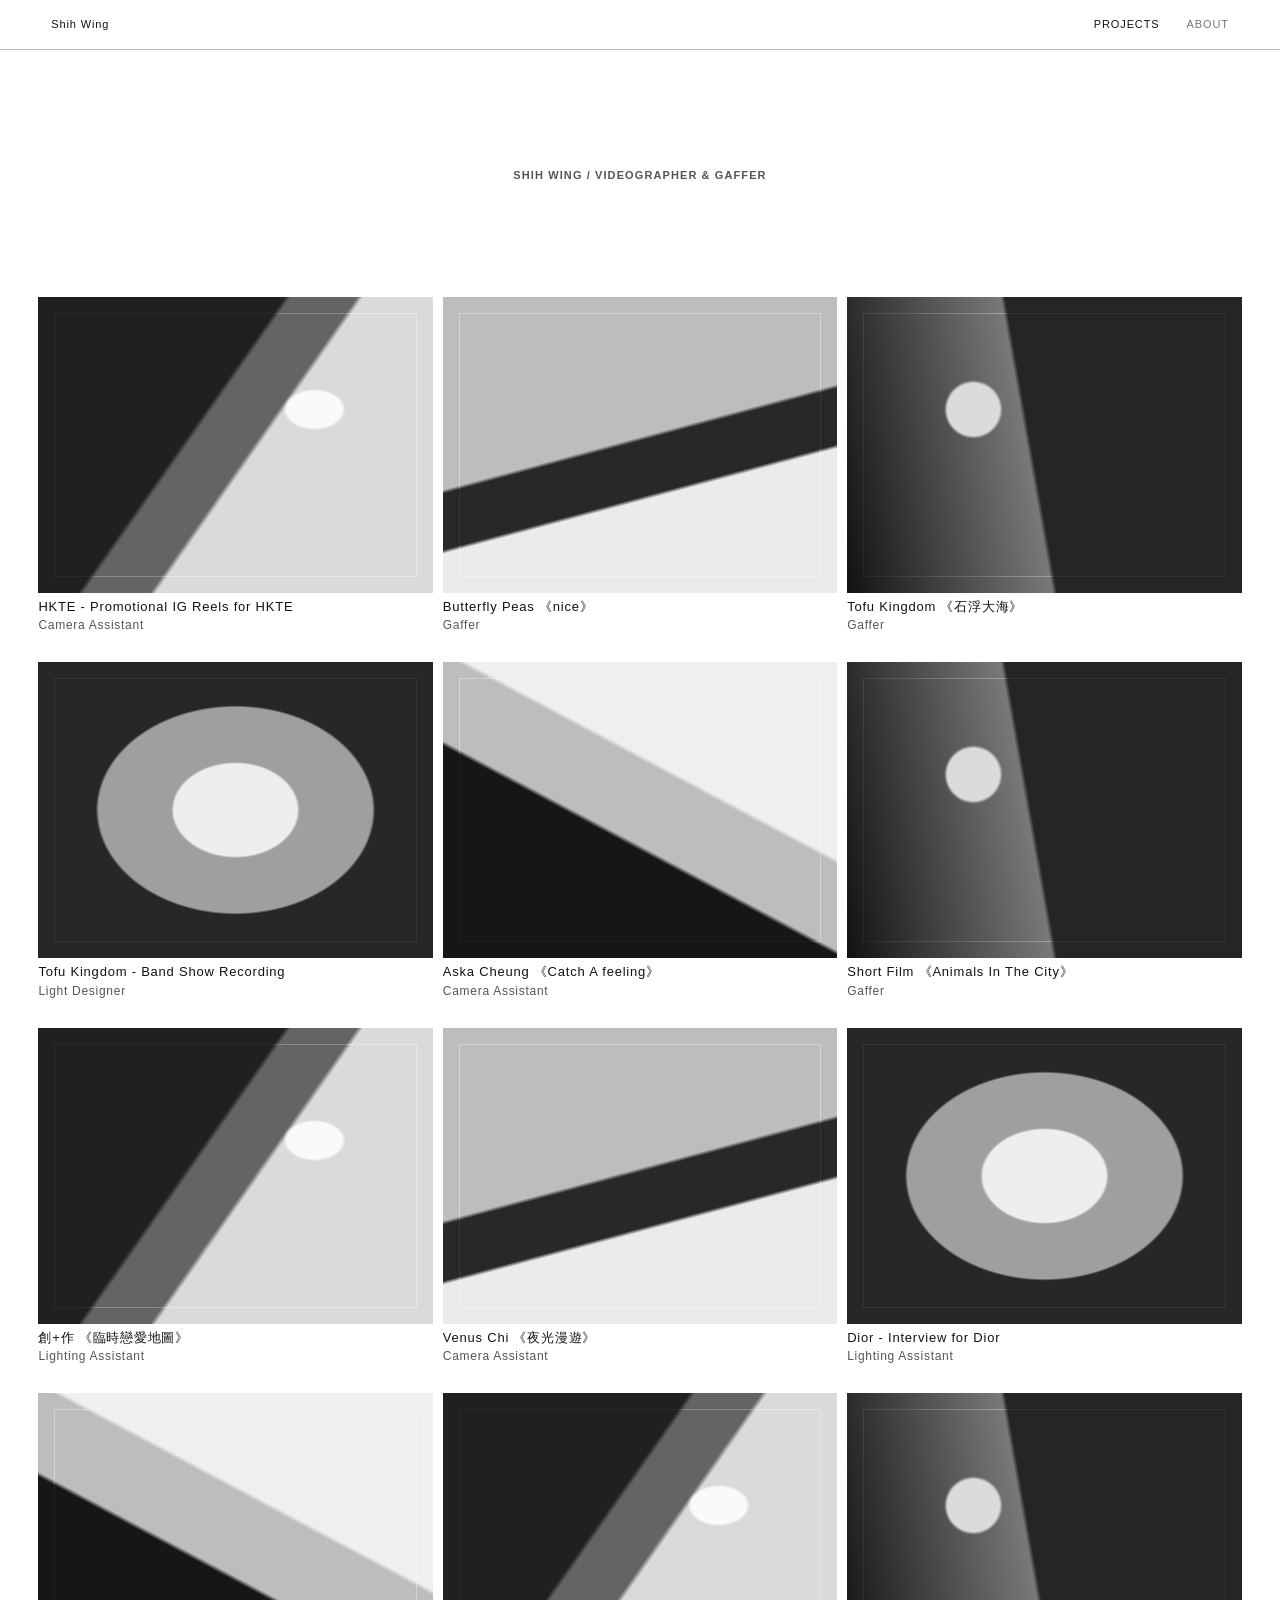
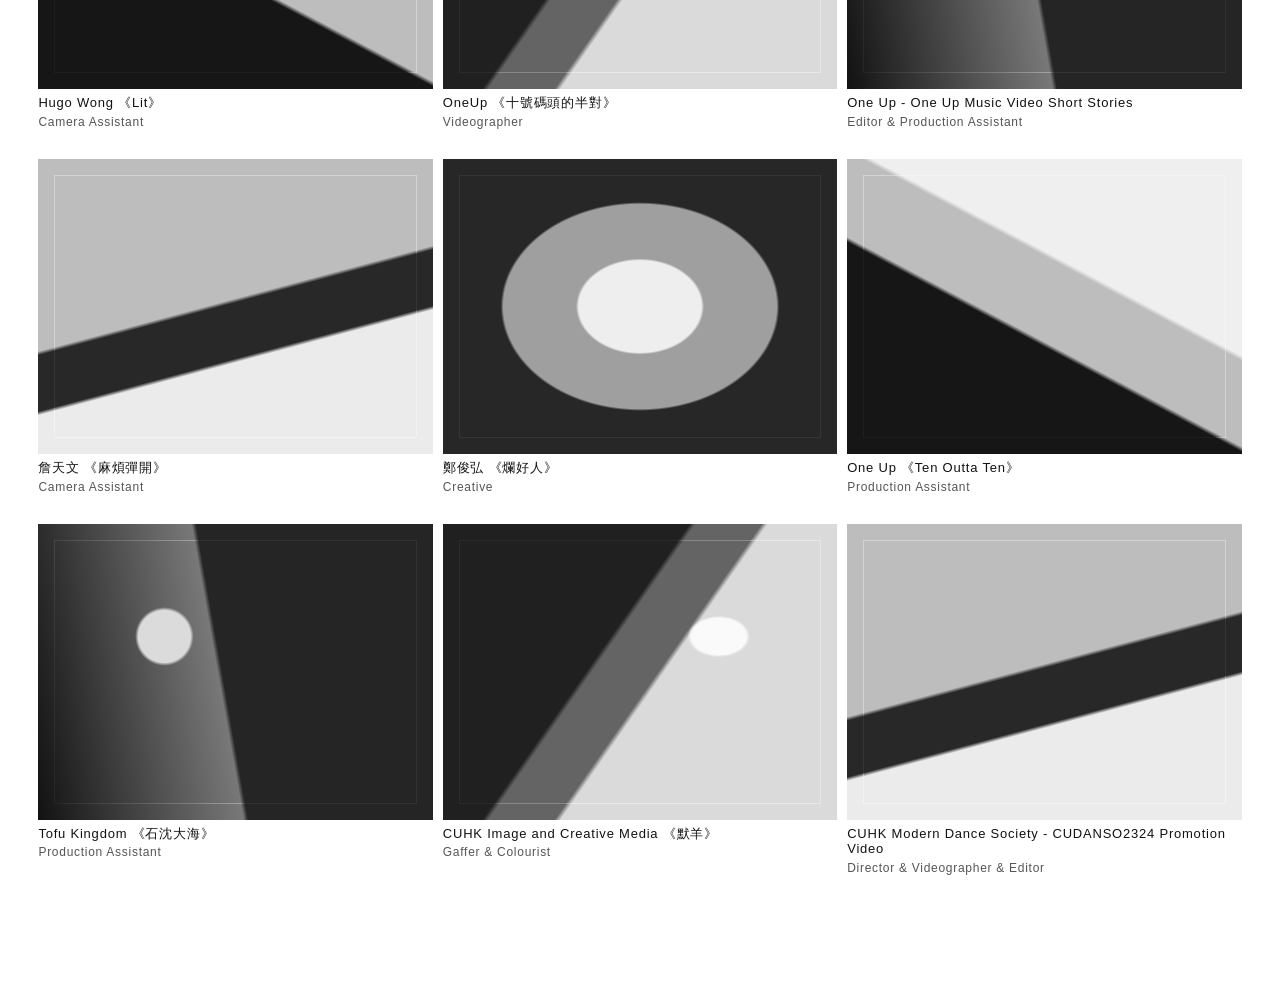
==== index.html @ 4bdc9c49 "Add files via upload" ====
<!doctype html>
<html lang="en">
<head>
  <meta charset="UTF-8">
  <meta name="viewport" content="width=device-width, initial-scale=1.0">
  <meta name="description" content="Selected work by Shih Wing, Videographer and Gaffer.">
  <title>Shih Wing — Videographer / Gaffer</title>
  <link rel="stylesheet" href="styles.css">
  <script src="script.js" defer></script>
</head>
<body>
  <header class="site-header">
    <a class="wordmark" href="index.html">Shih Wing</a>
    <nav aria-label="Main navigation">
      <a class="active" href="index.html">Projects</a>
      <a href="about.html">About</a>
    </nav>
  </header>

  <main>
    <section class="intro" aria-labelledby="page-title">
      <p class="eyebrow">Shih Wing / Videographer &amp; Gaffer</p>
    </section>

    <section class="project-grid" aria-label="Previous projects">
      <a class="project-card" href="project.html?project=hkte-reels"><span class="project-art art-afterlight" role="img" aria-label="Placeholder image for Promotional IG Reels for HKTE"></span><span class="project-meta"><strong>Promotional IG Reels for HKTE</strong><small class="project-group">HKTE</small><small class="project-role">Camera Assistant</small></span></a>
      <a class="project-card" href="project.html?project=nice"><span class="project-art art-still-water" role="img" aria-label="Placeholder image for nice"></span><span class="project-meta"><strong>《nice》</strong><small class="project-group">Butterfly Peas</small><small class="project-role">Gaffer</small></span></a>
      <a class="project-card" href="project.html?project=shi-fu-da-hai"><span class="project-art art-night-shift" role="img" aria-label="Placeholder image for 石浮大海"></span><span class="project-meta"><strong>《石浮大海》</strong><small class="project-group">Tofu Kingdom</small><small class="project-role">Gaffer</small></span></a>
      <a class="project-card" href="project.html?project=band-show-recording"><span class="project-art art-soft-focus" role="img" aria-label="Placeholder image for Band Show Recording"></span><span class="project-meta"><strong>Band Show Recording</strong><small class="project-group">Tofu Kingdom</small><small class="project-role">Light Designer</small></span></a>
      <a class="project-card" href="project.html?project=catch-a-feeling"><span class="project-art art-second-take" role="img" aria-label="Placeholder image for Catch A feeling"></span><span class="project-meta"><strong>《Catch A feeling》</strong><small class="project-group">Aska Cheung</small><small class="project-role">Camera Assistant</small></span></a>
      <a class="project-card" href="project.html?project=animals-in-the-city"><span class="project-art art-night-shift" role="img" aria-label="Placeholder image for Animals In The City"></span><span class="project-meta"><strong>《Animals In The City》</strong><small class="project-group">Short Film</small><small class="project-role">Gaffer</small></span></a>
      <a class="project-card" href="project.html?project=temporary-love-map"><span class="project-art art-afterlight" role="img" aria-label="Placeholder image for 臨時戀愛地圖"></span><span class="project-meta"><strong>《臨時戀愛地圖》</strong><small class="project-group">創+作</small><small class="project-role">Lighting Assistant</small></span></a>
      <a class="project-card" href="project.html?project=night-glow"><span class="project-art art-still-water" role="img" aria-label="Placeholder image for 夜光漫遊"></span><span class="project-meta"><strong>《夜光漫遊》</strong><small class="project-group">Venus Chi</small><small class="project-role">Camera Assistant</small></span></a>
      <a class="project-card" href="project.html?project=dior-interview"><span class="project-art art-soft-focus" role="img" aria-label="Placeholder image for Interview for Dior"></span><span class="project-meta"><strong>Interview for Dior</strong><small class="project-group">Dior</small><small class="project-role">Lighting Assistant</small></span></a>
      <a class="project-card" href="project.html?project=lit"><span class="project-art art-second-take" role="img" aria-label="Placeholder image for Lit"></span><span class="project-meta"><strong>《Lit》</strong><small class="project-group">Hugo Wong</small><small class="project-role">Camera Assistant</small></span></a>
      <a class="project-card" href="project.html?project=ten-number-pier"><span class="project-art art-afterlight" role="img" aria-label="Placeholder image for 十號碼頭的半對"></span><span class="project-meta"><strong>《十號碼頭的半對》</strong><small class="project-group">OneUp</small><small class="project-role">Videographer</small></span></a>
      <a class="project-card" href="project.html?project=one-up-short-stories"><span class="project-art art-night-shift" role="img" aria-label="Placeholder image for One Up Music Video Short Stories"></span><span class="project-meta"><strong>One Up Music Video Short Stories</strong><small class="project-group">One Up</small><small class="project-role">Editor &amp; Production Assistant</small></span></a>
      <a class="project-card" href="project.html?project=trouble-away"><span class="project-art art-still-water" role="img" aria-label="Placeholder image for 麻煩彈開"></span><span class="project-meta"><strong>《麻煩彈開》</strong><small class="project-group">詹天文</small><small class="project-role">Camera Assistant</small></span></a>
      <a class="project-card" href="project.html?project=bad-good-person"><span class="project-art art-soft-focus" role="img" aria-label="Placeholder image for 爛好人"></span><span class="project-meta"><strong>《爛好人》</strong><small class="project-group">鄭俊弘</small><small class="project-role">Creative</small></span></a>
      <a class="project-card" href="project.html?project=ten-outta-ten"><span class="project-art art-second-take" role="img" aria-label="Placeholder image for Ten Outta Ten"></span><span class="project-meta"><strong>《Ten Outta Ten》</strong><small class="project-group">One Up</small><small class="project-role">Production Assistant</small></span></a>
      <a class="project-card" href="project.html?project=stone-sinks-sea"><span class="project-art art-night-shift" role="img" aria-label="Placeholder image for 石沈大海"></span><span class="project-meta"><strong>《石沈大海》</strong><small class="project-group">Tofu Kingdom</small><small class="project-role">Production Assistant</small></span></a>
      <a class="project-card" href="project.html?project=mo-yang"><span class="project-art art-afterlight" role="img" aria-label="Placeholder image for 默羊"></span><span class="project-meta"><strong>《默羊》</strong><small class="project-group">CUHK Image and Creative Media</small><small class="project-role">Gaffer &amp; Colourist</small></span></a>
      <a class="project-card" href="project.html?project=cudanso-promotion"><span class="project-art art-still-water" role="img" aria-label="Placeholder image for CUDANSO2324 Promotion Video"></span><span class="project-meta"><strong>CUDANSO2324 Promotion Video</strong><small class="project-group">CUHK Modern Dance Society</small><small class="project-role">Director &amp; Videographer &amp; Editor</small></span></a>
    </section>
  </main>

  <footer class="site-footer">
    <span>Available for selected projects</span>
    <span>Hong Kong / Worldwide</span>
  </footer>
</body>
</html>
---- styles.css ----
:root {
  color-scheme: light dark;
  --background: #fff;
  --foreground: #121212;
  --muted: #555;
  --line: rgba(18, 18, 18, .28);
  --surface: #eee;
  --dark-background: #121212;
  --dark-foreground: #fff;
  --dark-muted: #fff;
  --dark-line: rgba(255, 255, 255, .38);
  --dark-surface: #242424;
  --font: 'Helvetica Neue', Helvetica, Arial, sans-serif;
}

* { box-sizing: border-box; }
html { scroll-behavior: smooth; }
body { margin: 0; background: var(--background); color: var(--foreground); font-family: var(--font); line-height: 1.5; }
a { color: inherit; text-decoration: none; }
a:focus-visible { outline: 2px solid currentColor; outline-offset: 5px; }
.site-header, .site-footer { display: flex; align-items: center; justify-content: space-between; padding: 16px 4vw; border-bottom: .5px solid var(--line); }
.site-header { position: sticky; top: 0; z-index: 10; background: color-mix(in srgb, var(--background) 92%, transparent); backdrop-filter: blur(12px); }
.site-footer { display: none; }
.site-footer a { color: var(--foreground); }
.wordmark { font-size: 11px; font-weight: 400; letter-spacing: .08em; }
.dot { color: var(--muted); }
nav { display: flex; gap: 27px; font-size: 11px; font-weight: 500; letter-spacing: .08em; text-transform: uppercase; }
nav a { color: #777; font-weight: 400; transition: color .2s ease; }
nav a:hover, nav .active { color: var(--foreground); }
nav .active { font-weight: 500; }
main { width: min(1500px, 94vw); margin: 0 auto; }
.intro { padding: 13vh 0 10vh; max-width: none; }
.eyebrow { margin: 0 0 24px; color: var(--muted); font-size: 11px; font-weight: 600; letter-spacing: .1em; text-transform: uppercase; }
h1 { margin: 0; font-size: clamp(44px, 7vw, 104px); line-height: .94; letter-spacing: -.055em; font-weight: 400; }
h1 em { font-style: normal; font-weight: 300; letter-spacing: -.055em; }
.intro-copy { max-width: 300px; margin: 40px 0 0; color: var(--muted); font-size: 14px; }
.intro .eyebrow { text-align: center; }
.project-grid { display: grid; grid-template-columns: repeat(3, minmax(0, 1fr)); gap: 28px 10px; align-items: start; padding-bottom: 12vh; }
.project-card { display: block; }
.project-art { display: block; position: relative; overflow: hidden; background: var(--surface); aspect-ratio: 4 / 3; filter: grayscale(1); transition: transform .5s cubic-bezier(.2,.7,.2,1), filter .5s ease; }
.project-art::after { content: ''; position: absolute; inset: 16px; border: 1px solid rgba(255,255,255,.35); mix-blend-mode: overlay; }
.project-card:hover .project-art { transform: scale(.985); filter: grayscale(0); }
.art-afterlight { background: radial-gradient(ellipse at 70% 38%, #fafafa 0 7%, transparent 8%), linear-gradient(125deg, #202020 0 41%, #646464 42% 53%, #dadada 54%); }
.art-still-water { background: linear-gradient(165deg, #bdbdbd 0 48%, #282828 49% 63%, #ecebe7 64%); }
.art-night-shift { background: radial-gradient(circle at 32% 38%, #dedbd3 0 8%, transparent 9%), linear-gradient(80deg, #121212, #787878 46%, #252525 47%); }
.art-soft-focus { background: radial-gradient(ellipse at center, #efeee9 0 22%, #a09f9a 23% 49%, #272727 50%); }
.art-second-take { background: linear-gradient(28deg, #161616 0 42%, #bebdb7 43% 60%, #f0efeb 61%); }
.project-meta { display: block; padding-top: 6px; font-size: 13px; line-height: 1.2; }
.project-meta strong { display: block; font-weight: 400; letter-spacing: .06em; }
.project-meta small { display: block; color: var(--muted); font-size: 11px; font-weight: 400; letter-spacing: .06em; text-transform: none; }
.project-meta .project-role { margin-top: 2px; font-size: 12px; font-weight: 300; letter-spacing: .06em; line-height: 1.5; }
.about-page, .project-page { padding-top: 12vh; }
.project-page { padding-bottom: 12vh; }
.about-hero { padding-bottom: 13vh; }
.about-content { display: grid; grid-template-columns: 1fr 1fr; gap: 9vw; align-items: start; }
.about-placeholder { display: grid; place-items: center; aspect-ratio: 1 / 1; background: var(--foreground); color: var(--background); font-size: 12vw; font-weight: 600; letter-spacing: -.15em; }
.about-copy { max-width: 450px; padding-top: 10px; }
.about-copy p { color: var(--muted); font-size: 15px; font-weight: 300; letter-spacing: .06em; }
.about-copy .lede { color: var(--foreground); font-size: 28px; font-weight: 300; letter-spacing: .06em; line-height: 1.1; }
.details-list { margin: 50px 0; border-top: 1px solid var(--line); }
.details-list div { display: flex; justify-content: space-between; gap: 20px; padding: 12px 0; border-bottom: 1px solid var(--line); font-size: 12px; font-weight: 300; letter-spacing: .06em; }
.details-list dt { color: var(--muted); }
.details-list dd { margin: 0; text-align: right; }
.contact-links { display: flex; gap: 20px; font-size: 11px; font-weight: 300; letter-spacing: .06em; text-transform: none; }
.contact-links a { border-bottom: 1px solid currentColor; }
.back-link { display: inline-block; margin-bottom: 80px; color: var(--muted); font-size: 11px; font-weight: 400; letter-spacing: .04em; text-transform: uppercase; }
.project-page .back-link { letter-spacing: .08em; }
.project-heading { max-width: 730px; margin-bottom: 60px; letter-spacing: .08em; }
.project-page h1 { font-size: clamp(22px, 3vw, 42px); }
.project-heading h1 { letter-spacing: .08em; }
.project-heading p:last-child { max-width: 390px; margin: 35px 0 0; color: var(--muted); font-size: 14px; font-weight: 300; }
.project-feature { position: relative; display: block; width: 100%; aspect-ratio: 16 / 8; }
.media-link { display: block; width: 100%; height: 100%; }
.project-feature .project-art { width: 100%; height: 100%; aspect-ratio: auto; background-position: center; background-size: cover; }
.project-feature .project-art { filter: none; }
.project-feature img { display: none; width: 100%; height: 100%; object-fit: cover; }
.project-feature img[src] { display: block; }
.project-feature img.project-thumbnail-image { filter: none; }
.project-thumbnail { background-repeat: no-repeat; }
.project-feature.is-video { overflow: hidden; }
.project-feature.is-video::after { content: 'Play video  ↗'; position: absolute; inset: 0; display: grid; place-items: center; background: rgba(0, 0, 0, .38); color: #fff; font-size: 12px; font-weight: 600; letter-spacing: .08em; text-transform: uppercase; opacity: 0; pointer-events: none; transition: opacity .25s ease; }
.project-feature.is-video:hover::after, .project-feature.is-video:focus-visible::after { opacity: 1; }
.project-feature.is-video:hover .project-art img { filter: brightness(.62); transform: scale(1.02); }
.gallery-button { position: absolute; top: 50%; z-index: 2; display: none; width: 42px; height: 42px; border: 1px solid rgba(255, 255, 255, .7); border-radius: 50%; background: rgba(0, 0, 0, .45); color: #fff; cursor: pointer; font: 20px var(--font); transform: translateY(-50%); }
.gallery-button:hover, .gallery-button:focus-visible { background: #fff; color: #121212; }
.gallery-button--previous { left: 18px; }
.gallery-button--next { right: 18px; }
.project-feature.has-gallery .gallery-button { display: block; }
.gallery-count { position: absolute; right: 18px; bottom: 15px; z-index: 2; display: none; color: #fff; font-size: 11px; letter-spacing: .06em; }
.project-feature.has-gallery .gallery-count { display: block; }
.project-details { display: flex; gap: 10vw; padding: 20px 0; border-bottom: 1px solid var(--line); }
.project-details div { display: grid; gap: 6px; }
.project-details span { color: var(--muted); font-size: 10px; font-weight: 400; letter-spacing: .08em; text-transform: uppercase; }
.project-details strong { font-size: 12px; font-weight: 300; letter-spacing: .06em; line-height: 1.5; }
.project-link { display: inline-block; margin-top: 32px; border-bottom: 1px solid currentColor; font-size: 11px; font-weight: 600; letter-spacing: .08em; text-transform: uppercase; }
@media (prefers-color-scheme: dark) { body { background: var(--dark-background); color: var(--dark-foreground); } .site-header, .site-footer, .details-list, .details-list div, .project-details { border-color: var(--dark-line); } .site-header { background: color-mix(in srgb, var(--dark-background) 92%, transparent); } .site-footer, .site-footer a, .project-meta small, .eyebrow, .intro-copy, .about-copy p, .details-list dt, .back-link, .project-heading p:last-child { color: var(--dark-muted); } nav a { color: #777; } nav a:hover, nav .active { color: var(--dark-foreground); } .about-copy .lede { color: var(--dark-foreground); } .about-placeholder { background: var(--dark-foreground); color: var(--dark-background); } .project-art { background-color: var(--dark-surface); } }
@media (max-width: 700px) { .site-header, .site-footer { padding: 12px 5vw; } nav { gap: 14px; } main { width: 90vw; } .intro { padding: 18vh 0 15vh; } .intro-copy { margin-top: 30px; } .project-grid { grid-template-columns: 1fr; gap: 28px; } .project-art { aspect-ratio: 4 / 3; } .about-page, .project-page { padding-top: 9vh; } .about-hero { padding-bottom: 9vh; } .about-content { grid-template-columns: 1fr; gap: 40px; } .about-placeholder { width: 78%; } .site-footer { align-items: flex-start; gap: 15px; flex-direction: column; margin-top: 75px; } .back-link { margin-bottom: 55px; } .project-feature { aspect-ratio: 4 / 3; } .project-details { justify-content: space-between; gap: 15px; } }
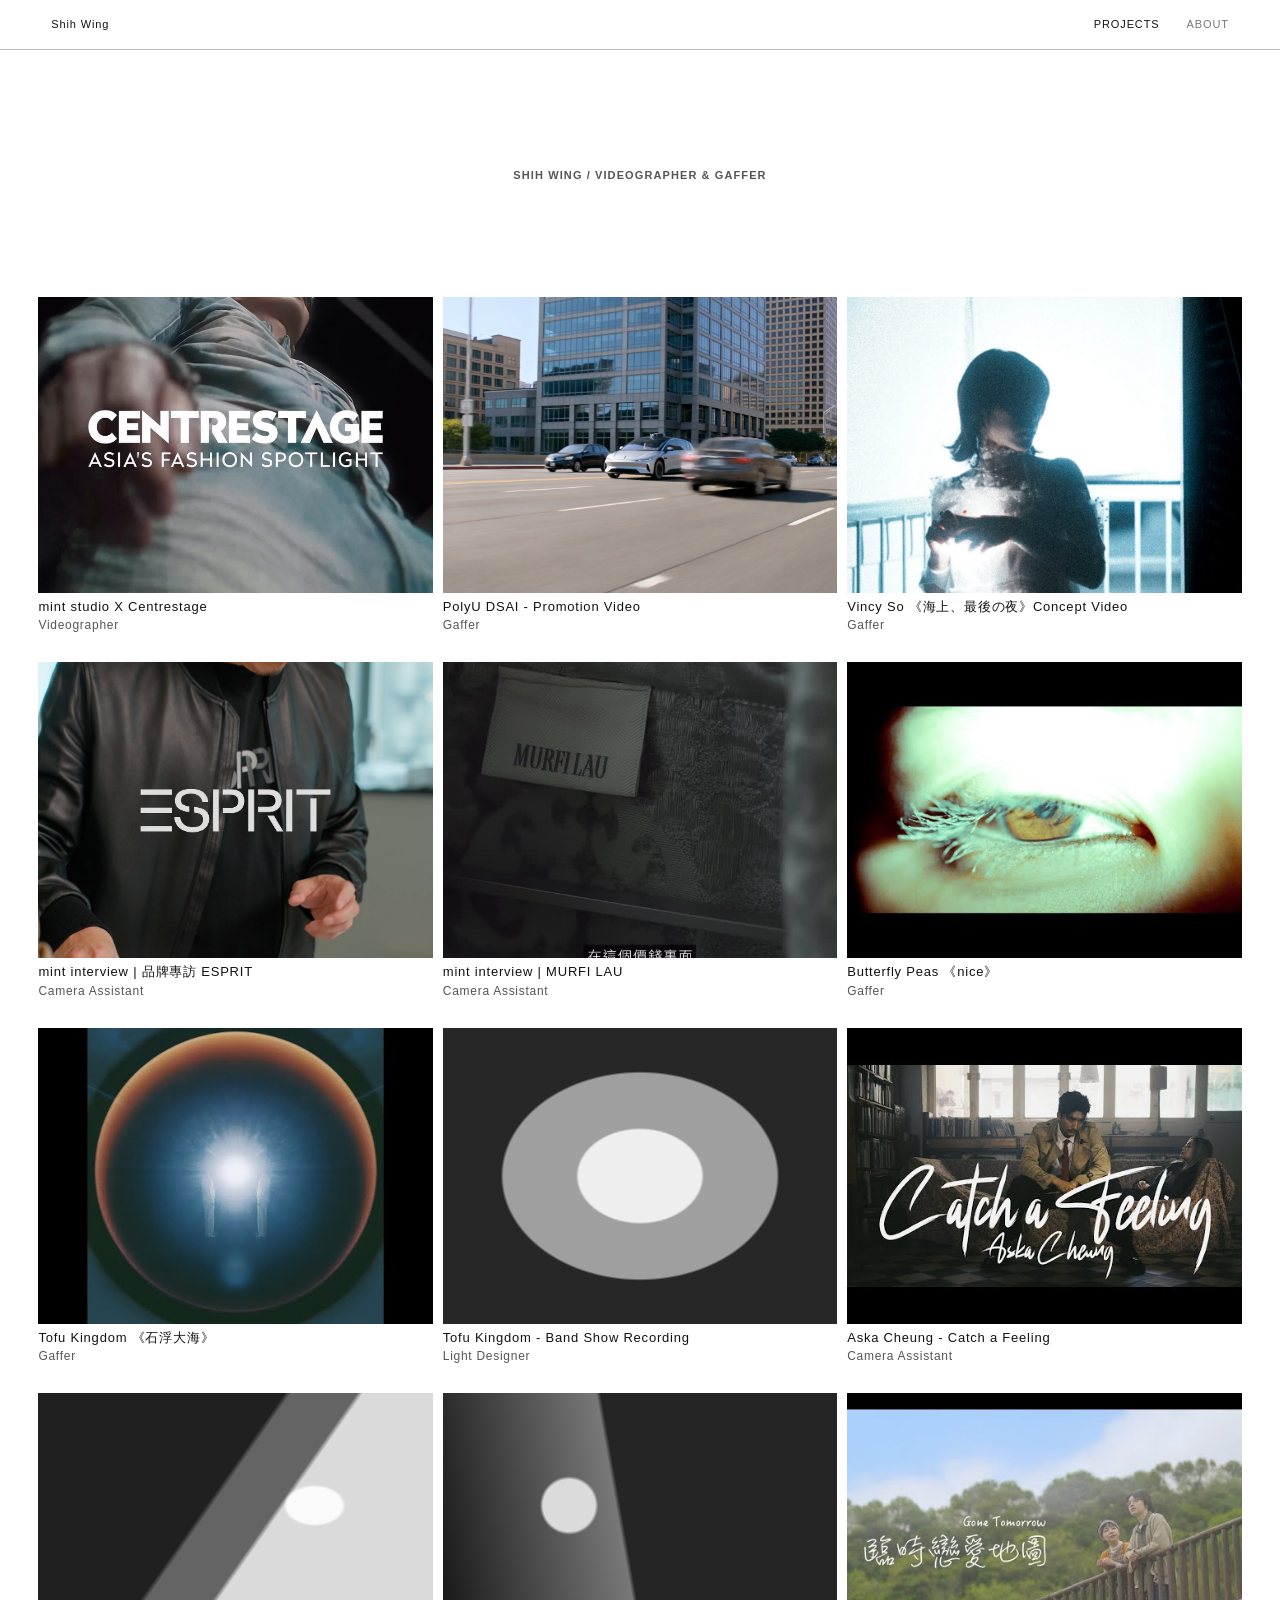
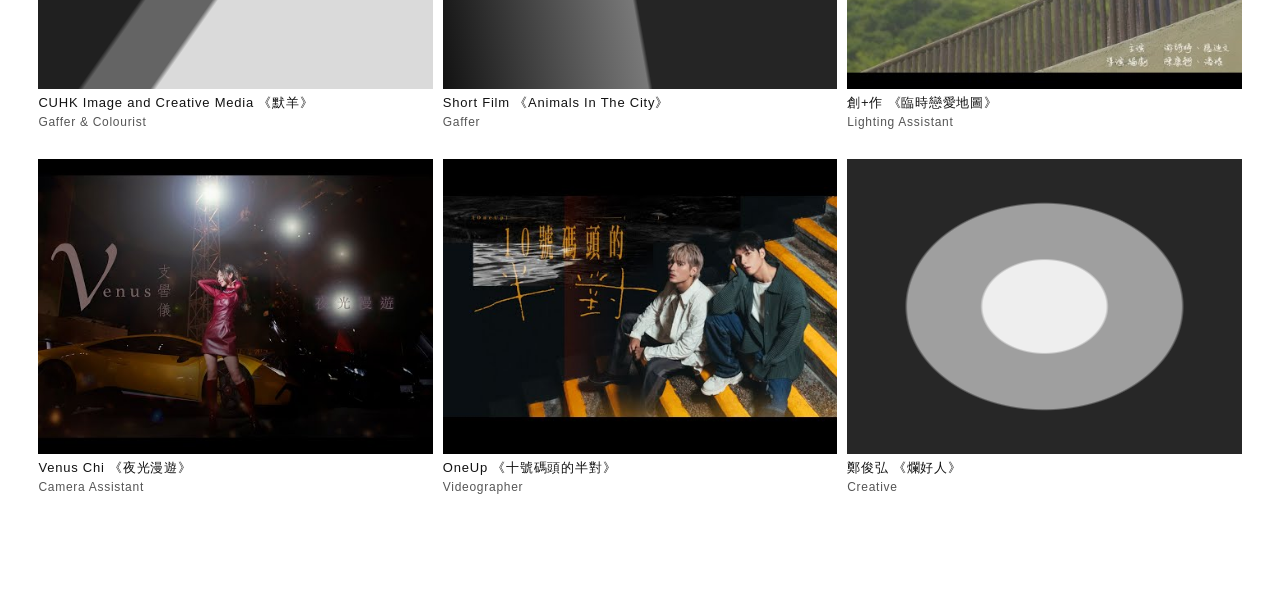
==== commit 5c46f3be: "27 Sep Updates" ====
--- a/index.html
+++ b/index.html
@@ -6,7 +6,7 @@
   <meta name="description" content="Selected work by Shih Wing, Videographer and Gaffer.">
   <title>Shih Wing — Videographer / Gaffer</title>
   <link rel="stylesheet" href="styles.css">
-  <script src="script.js" defer></script>
+  <script src="script.js?v=20260927j" defer></script>
 </head>
 <body>
   <header class="site-header">
@@ -22,25 +22,22 @@
       <p class="eyebrow">Shih Wing / Videographer &amp; Gaffer</p>
     </section>
 
-    <section class="project-grid" aria-label="Previous projects">
-      <a class="project-card" href="project.html?project=hkte-reels"><span class="project-art art-afterlight" role="img" aria-label="Placeholder image for Promotional IG Reels for HKTE"></span><span class="project-meta"><strong>Promotional IG Reels for HKTE</strong><small class="project-group">HKTE</small><small class="project-role">Camera Assistant</small></span></a>
+    <section class="project-grid" id="project-grid" aria-label="Previous projects">
+      <a class="project-card" href="project.html?project=esprit-brand-interview"><span class="project-art art-soft-focus" role="img" aria-label="Placeholder cover for mint interview 品牌專訪 ESPRIT"></span><span class="project-meta"><strong>品牌專訪 ESPRIT</strong><small class="project-group">mint interview</small><small class="project-role">Camera Assistant</small></span></a>
+      <a class="project-card" href="project.html?project=murfi-lau-interview"><span class="project-art art-night-shift" role="img" aria-label="Placeholder cover for mint interview MURFI LAU"></span><span class="project-meta"><strong>MURFI LAU</strong><small class="project-group">mint interview</small><small class="project-role">Camera Assistant</small></span></a>
+      <a class="project-card" href="project.html?project=mint-studio-centrestage"><span class="project-art art-still-water" role="img" aria-label="Placeholder cover for Mint Studio X Centrestage"></span><span class="project-meta"><strong>Centrestage</strong><small class="project-group">Mint Studio X</small><small class="project-role">Videographer</small></span></a>
+      <a class="project-card" href="project.html?project=polyu-dsai-promotion"><span class="project-art art-soft-focus" role="img" aria-label="Placeholder cover for PolyU DSAI Promotion Video"></span><span class="project-meta"><strong>Promotion Video</strong><small class="project-group">PolyU DSAI</small><small class="project-role">Gaffer</small></span></a>
+      <a class="project-card" href="project.html?project=vincy-so-final-night"><span class="project-art art-afterlight" role="img" aria-label="Placeholder cover for 海上、最後の夜 Concept Video"></span><span class="project-meta"><strong>《海上、最後の夜》Concept Video</strong><small class="project-group">Vincy So</small><small class="project-role">Gaffer</small></span></a>
       <a class="project-card" href="project.html?project=nice"><span class="project-art art-still-water" role="img" aria-label="Placeholder image for nice"></span><span class="project-meta"><strong>《nice》</strong><small class="project-group">Butterfly Peas</small><small class="project-role">Gaffer</small></span></a>
       <a class="project-card" href="project.html?project=shi-fu-da-hai"><span class="project-art art-night-shift" role="img" aria-label="Placeholder image for 石浮大海"></span><span class="project-meta"><strong>《石浮大海》</strong><small class="project-group">Tofu Kingdom</small><small class="project-role">Gaffer</small></span></a>
       <a class="project-card" href="project.html?project=band-show-recording"><span class="project-art art-soft-focus" role="img" aria-label="Placeholder image for Band Show Recording"></span><span class="project-meta"><strong>Band Show Recording</strong><small class="project-group">Tofu Kingdom</small><small class="project-role">Light Designer</small></span></a>
-      <a class="project-card" href="project.html?project=catch-a-feeling"><span class="project-art art-second-take" role="img" aria-label="Placeholder image for Catch A feeling"></span><span class="project-meta"><strong>《Catch A feeling》</strong><small class="project-group">Aska Cheung</small><small class="project-role">Camera Assistant</small></span></a>
+      <a class="project-card" href="project.html?project=catch-a-feeling"><span class="project-art art-second-take" role="img" aria-label="Placeholder image for Catch a Feeling"></span><span class="project-meta"><strong>Catch a Feeling</strong><small class="project-group">Aska Cheung</small><small class="project-role">Camera Assistant</small></span></a>
       <a class="project-card" href="project.html?project=animals-in-the-city"><span class="project-art art-night-shift" role="img" aria-label="Placeholder image for Animals In The City"></span><span class="project-meta"><strong>《Animals In The City》</strong><small class="project-group">Short Film</small><small class="project-role">Gaffer</small></span></a>
       <a class="project-card" href="project.html?project=temporary-love-map"><span class="project-art art-afterlight" role="img" aria-label="Placeholder image for 臨時戀愛地圖"></span><span class="project-meta"><strong>《臨時戀愛地圖》</strong><small class="project-group">創+作</small><small class="project-role">Lighting Assistant</small></span></a>
       <a class="project-card" href="project.html?project=night-glow"><span class="project-art art-still-water" role="img" aria-label="Placeholder image for 夜光漫遊"></span><span class="project-meta"><strong>《夜光漫遊》</strong><small class="project-group">Venus Chi</small><small class="project-role">Camera Assistant</small></span></a>
-      <a class="project-card" href="project.html?project=dior-interview"><span class="project-art art-soft-focus" role="img" aria-label="Placeholder image for Interview for Dior"></span><span class="project-meta"><strong>Interview for Dior</strong><small class="project-group">Dior</small><small class="project-role">Lighting Assistant</small></span></a>
-      <a class="project-card" href="project.html?project=lit"><span class="project-art art-second-take" role="img" aria-label="Placeholder image for Lit"></span><span class="project-meta"><strong>《Lit》</strong><small class="project-group">Hugo Wong</small><small class="project-role">Camera Assistant</small></span></a>
       <a class="project-card" href="project.html?project=ten-number-pier"><span class="project-art art-afterlight" role="img" aria-label="Placeholder image for 十號碼頭的半對"></span><span class="project-meta"><strong>《十號碼頭的半對》</strong><small class="project-group">OneUp</small><small class="project-role">Videographer</small></span></a>
-      <a class="project-card" href="project.html?project=one-up-short-stories"><span class="project-art art-night-shift" role="img" aria-label="Placeholder image for One Up Music Video Short Stories"></span><span class="project-meta"><strong>One Up Music Video Short Stories</strong><small class="project-group">One Up</small><small class="project-role">Editor &amp; Production Assistant</small></span></a>
-      <a class="project-card" href="project.html?project=trouble-away"><span class="project-art art-still-water" role="img" aria-label="Placeholder image for 麻煩彈開"></span><span class="project-meta"><strong>《麻煩彈開》</strong><small class="project-group">詹天文</small><small class="project-role">Camera Assistant</small></span></a>
       <a class="project-card" href="project.html?project=bad-good-person"><span class="project-art art-soft-focus" role="img" aria-label="Placeholder image for 爛好人"></span><span class="project-meta"><strong>《爛好人》</strong><small class="project-group">鄭俊弘</small><small class="project-role">Creative</small></span></a>
-      <a class="project-card" href="project.html?project=ten-outta-ten"><span class="project-art art-second-take" role="img" aria-label="Placeholder image for Ten Outta Ten"></span><span class="project-meta"><strong>《Ten Outta Ten》</strong><small class="project-group">One Up</small><small class="project-role">Production Assistant</small></span></a>
-      <a class="project-card" href="project.html?project=stone-sinks-sea"><span class="project-art art-night-shift" role="img" aria-label="Placeholder image for 石沈大海"></span><span class="project-meta"><strong>《石沈大海》</strong><small class="project-group">Tofu Kingdom</small><small class="project-role">Production Assistant</small></span></a>
       <a class="project-card" href="project.html?project=mo-yang"><span class="project-art art-afterlight" role="img" aria-label="Placeholder image for 默羊"></span><span class="project-meta"><strong>《默羊》</strong><small class="project-group">CUHK Image and Creative Media</small><small class="project-role">Gaffer &amp; Colourist</small></span></a>
-      <a class="project-card" href="project.html?project=cudanso-promotion"><span class="project-art art-still-water" role="img" aria-label="Placeholder image for CUDANSO2324 Promotion Video"></span><span class="project-meta"><strong>CUDANSO2324 Promotion Video</strong><small class="project-group">CUHK Modern Dance Society</small><small class="project-role">Director &amp; Videographer &amp; Editor</small></span></a>
     </section>
   </main>
 
--- a/styles.css
+++ b/styles.css
@@ -38,7 +38,10 @@
 .project-grid { display: grid; grid-template-columns: repeat(3, minmax(0, 1fr)); gap: 28px 10px; align-items: start; padding-bottom: 12vh; }
 .project-card { display: block; }
 .project-art { display: block; position: relative; overflow: hidden; background: var(--surface); aspect-ratio: 4 / 3; filter: grayscale(1); transition: transform .5s cubic-bezier(.2,.7,.2,1), filter .5s ease; }
+.project-art.has-cover { filter: none; }
+.project-cover-image { display: block; width: 100%; height: 100%; object-fit: cover; }
 .project-art::after { content: ''; position: absolute; inset: 16px; border: 1px solid rgba(255,255,255,.35); mix-blend-mode: overlay; }
+.project-card .project-art::after { display: none; }
 .project-card:hover .project-art { transform: scale(.985); filter: grayscale(0); }
 .art-afterlight { background: radial-gradient(ellipse at 70% 38%, #fafafa 0 7%, transparent 8%), linear-gradient(125deg, #202020 0 41%, #646464 42% 53%, #dadada 54%); }
 .art-still-water { background: linear-gradient(165deg, #bdbdbd 0 48%, #282828 49% 63%, #ecebe7 64%); }
@@ -68,9 +71,11 @@
 .project-heading { max-width: 730px; margin-bottom: 60px; letter-spacing: .08em; }
 .project-page h1 { font-size: clamp(22px, 3vw, 42px); }
 .project-heading h1 { letter-spacing: .08em; }
+.project-position { margin: 12px 0 0; font-size: 17px; font-weight: 300; letter-spacing: .06em; line-height: 1.5; }
 .project-heading p:last-child { max-width: 390px; margin: 35px 0 0; color: var(--muted); font-size: 14px; font-weight: 300; }
 .project-feature { position: relative; display: block; width: 100%; aspect-ratio: 16 / 8; }
 .media-link { display: block; width: 100%; height: 100%; }
+.media-link[hidden], .project-feature video[hidden] { display: none; }
 .project-feature .project-art { width: 100%; height: 100%; aspect-ratio: auto; background-position: center; background-size: cover; }
 .project-feature .project-art { filter: none; }
 .project-feature img { display: none; width: 100%; height: 100%; object-fit: cover; }
@@ -78,8 +83,10 @@
 .project-feature img.project-thumbnail-image { filter: none; }
 .project-thumbnail { background-repeat: no-repeat; }
 .project-feature.is-video { overflow: hidden; }
-.project-feature.is-video::after { content: 'Play video  ↗'; position: absolute; inset: 0; display: grid; place-items: center; background: rgba(0, 0, 0, .38); color: #fff; font-size: 12px; font-weight: 600; letter-spacing: .08em; text-transform: uppercase; opacity: 0; pointer-events: none; transition: opacity .25s ease; }
-.project-feature.is-video:hover::after, .project-feature.is-video:focus-visible::after { opacity: 1; }
+.project-feature.is-video:not(.is-playing):not(.is-instagram)::after { content: 'Play video'; position: absolute; inset: 0; display: grid; place-items: center; background: rgba(0, 0, 0, .38); color: #fff; font-size: 12px; font-weight: 600; letter-spacing: .08em; text-transform: uppercase; opacity: 0; pointer-events: none; transition: opacity .25s ease; }
+.project-feature.is-video:not(.is-playing):not(.is-instagram):hover::after, .project-feature.is-video:not(.is-playing):not(.is-instagram):focus-within::after { opacity: 1; }
+.project-feature iframe { position: absolute; inset: 0; width: 100%; height: 100%; border: 0; }
+.project-feature video { display: block; width: 100%; height: 100%; background: #000; object-fit: contain; }
 .project-feature.is-video:hover .project-art img { filter: brightness(.62); transform: scale(1.02); }
 .gallery-button { position: absolute; top: 50%; z-index: 2; display: none; width: 42px; height: 42px; border: 1px solid rgba(255, 255, 255, .7); border-radius: 50%; background: rgba(0, 0, 0, .45); color: #fff; cursor: pointer; font: 20px var(--font); transform: translateY(-50%); }
 .gallery-button:hover, .gallery-button:focus-visible { background: #fff; color: #121212; }
@@ -93,5 +100,6 @@
 .project-details span { color: var(--muted); font-size: 10px; font-weight: 400; letter-spacing: .08em; text-transform: uppercase; }
 .project-details strong { font-size: 12px; font-weight: 300; letter-spacing: .06em; line-height: 1.5; }
 .project-link { display: inline-block; margin-top: 32px; border-bottom: 1px solid currentColor; font-size: 11px; font-weight: 600; letter-spacing: .08em; text-transform: uppercase; }
+.project-link[hidden] { display: none; }
 @media (prefers-color-scheme: dark) { body { background: var(--dark-background); color: var(--dark-foreground); } .site-header, .site-footer, .details-list, .details-list div, .project-details { border-color: var(--dark-line); } .site-header { background: color-mix(in srgb, var(--dark-background) 92%, transparent); } .site-footer, .site-footer a, .project-meta small, .eyebrow, .intro-copy, .about-copy p, .details-list dt, .back-link, .project-heading p:last-child { color: var(--dark-muted); } nav a { color: #777; } nav a:hover, nav .active { color: var(--dark-foreground); } .about-copy .lede { color: var(--dark-foreground); } .about-placeholder { background: var(--dark-foreground); color: var(--dark-background); } .project-art { background-color: var(--dark-surface); } }
 @media (max-width: 700px) { .site-header, .site-footer { padding: 12px 5vw; } nav { gap: 14px; } main { width: 90vw; } .intro { padding: 18vh 0 15vh; } .intro-copy { margin-top: 30px; } .project-grid { grid-template-columns: 1fr; gap: 28px; } .project-art { aspect-ratio: 4 / 3; } .about-page, .project-page { padding-top: 9vh; } .about-hero { padding-bottom: 9vh; } .about-content { grid-template-columns: 1fr; gap: 40px; } .about-placeholder { width: 78%; } .site-footer { align-items: flex-start; gap: 15px; flex-direction: column; margin-top: 75px; } .back-link { margin-bottom: 55px; } .project-feature { aspect-ratio: 4 / 3; } .project-details { justify-content: space-between; gap: 15px; } }
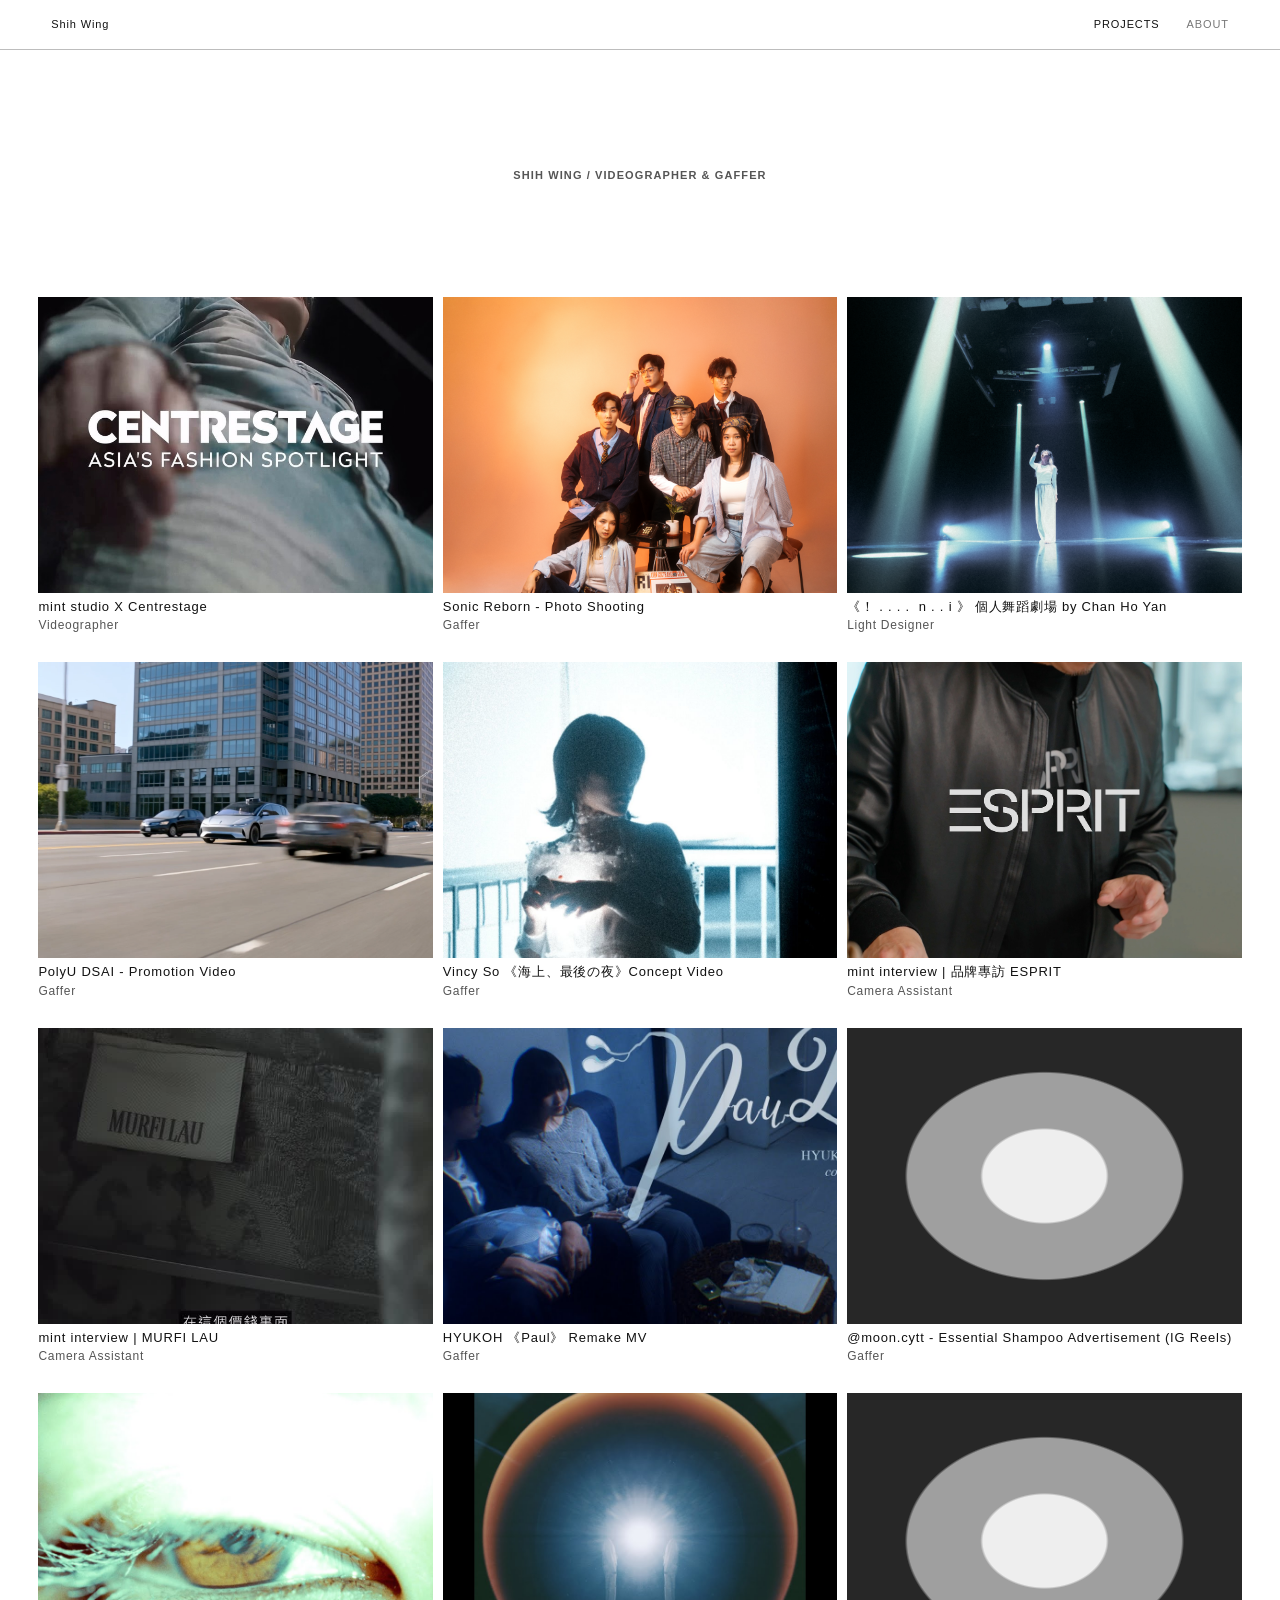
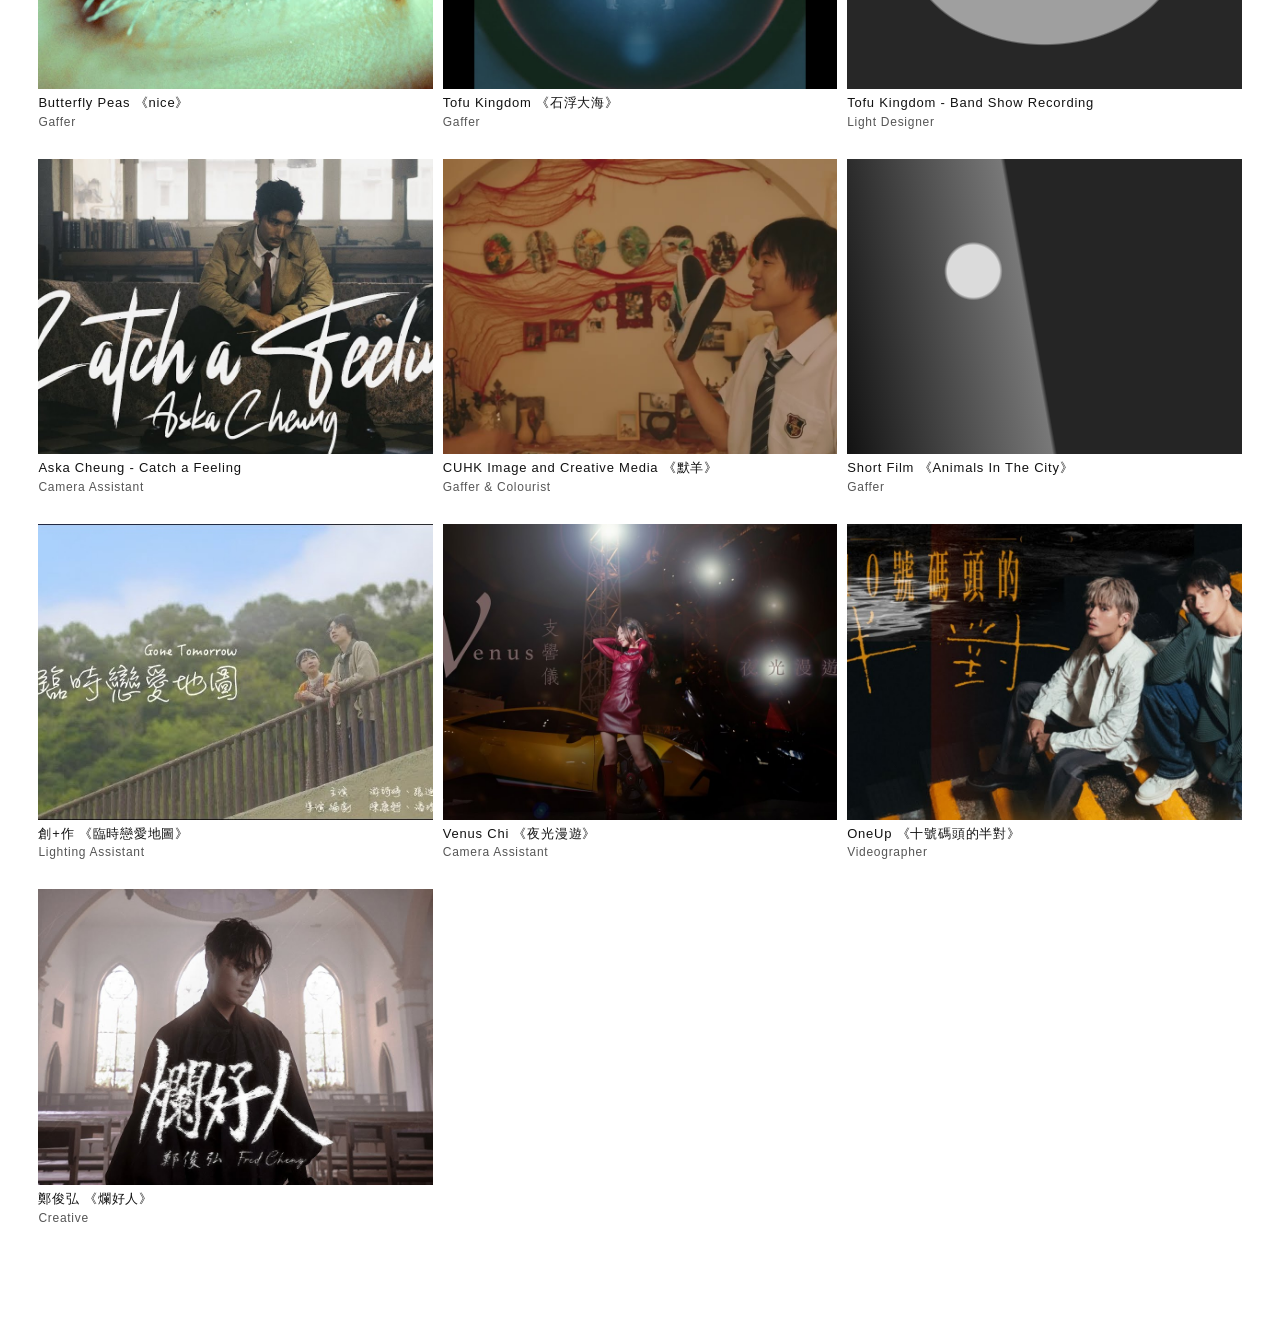
==== commit bb3091df: "update 1010_1" ====
--- a/index.html
+++ b/index.html
@@ -5,8 +5,8 @@
   <meta name="viewport" content="width=device-width, initial-scale=1.0">
   <meta name="description" content="Selected work by Shih Wing, Videographer and Gaffer.">
   <title>Shih Wing — Videographer / Gaffer</title>
-  <link rel="stylesheet" href="styles.css">
-  <script src="script.js?v=20260927j" defer></script>
+  <link rel="stylesheet" href="styles.css?v=20261010i">
+  <script src="script.js?v=20261010g" defer></script>
 </head>
 <body>
   <header class="site-header">
--- a/styles.css
+++ b/styles.css
@@ -39,7 +39,8 @@
 .project-card { display: block; }
 .project-art { display: block; position: relative; overflow: hidden; background: var(--surface); aspect-ratio: 4 / 3; filter: grayscale(1); transition: transform .5s cubic-bezier(.2,.7,.2,1), filter .5s ease; }
 .project-art.has-cover { filter: none; }
-.project-cover-image { display: block; width: 100%; height: 100%; object-fit: cover; }
+.project-cover-image { display: block; width: 100%; height: 100%; object-fit: cover; object-position: center; }
+.project-cover-image.youtube-cover { transform: scale(1.12); }
 .project-art::after { content: ''; position: absolute; inset: 16px; border: 1px solid rgba(255,255,255,.35); mix-blend-mode: overlay; }
 .project-card .project-art::after { display: none; }
 .project-card:hover .project-art { transform: scale(.985); filter: grayscale(0); }
@@ -74,15 +75,18 @@
 .project-position { margin: 12px 0 0; font-size: 17px; font-weight: 300; letter-spacing: .06em; line-height: 1.5; }
 .project-heading p:last-child { max-width: 390px; margin: 35px 0 0; color: var(--muted); font-size: 14px; font-weight: 300; }
 .project-feature { position: relative; display: block; width: 100%; aspect-ratio: 16 / 8; }
+.project-feature.is-youtube { aspect-ratio: 16 / 9; }
 .media-link { display: block; width: 100%; height: 100%; }
 .media-link[hidden], .project-feature video[hidden] { display: none; }
 .project-feature .project-art { width: 100%; height: 100%; aspect-ratio: auto; background-position: center; background-size: cover; }
 .project-feature .project-art { filter: none; }
+.project-feature .project-art::after { display: none; }
 .project-feature img { display: none; width: 100%; height: 100%; object-fit: cover; }
 .project-feature img[src] { display: block; }
 .project-feature img.project-thumbnail-image { filter: none; }
 .project-thumbnail { background-repeat: no-repeat; }
 .project-feature.is-video { overflow: hidden; }
+.project-feature.is-instagram { width: min(100%, 480px); height: min(92vh, 920px); min-height: 780px; margin-inline: auto; aspect-ratio: auto; overflow: visible; }
 .project-feature.is-video:not(.is-playing):not(.is-instagram)::after { content: 'Play video'; position: absolute; inset: 0; display: grid; place-items: center; background: rgba(0, 0, 0, .38); color: #fff; font-size: 12px; font-weight: 600; letter-spacing: .08em; text-transform: uppercase; opacity: 0; pointer-events: none; transition: opacity .25s ease; }
 .project-feature.is-video:not(.is-playing):not(.is-instagram):hover::after, .project-feature.is-video:not(.is-playing):not(.is-instagram):focus-within::after { opacity: 1; }
 .project-feature iframe { position: absolute; inset: 0; width: 100%; height: 100%; border: 0; }
@@ -102,4 +106,5 @@
 .project-link { display: inline-block; margin-top: 32px; border-bottom: 1px solid currentColor; font-size: 11px; font-weight: 600; letter-spacing: .08em; text-transform: uppercase; }
 .project-link[hidden] { display: none; }
 @media (prefers-color-scheme: dark) { body { background: var(--dark-background); color: var(--dark-foreground); } .site-header, .site-footer, .details-list, .details-list div, .project-details { border-color: var(--dark-line); } .site-header { background: color-mix(in srgb, var(--dark-background) 92%, transparent); } .site-footer, .site-footer a, .project-meta small, .eyebrow, .intro-copy, .about-copy p, .details-list dt, .back-link, .project-heading p:last-child { color: var(--dark-muted); } nav a { color: #777; } nav a:hover, nav .active { color: var(--dark-foreground); } .about-copy .lede { color: var(--dark-foreground); } .about-placeholder { background: var(--dark-foreground); color: var(--dark-background); } .project-art { background-color: var(--dark-surface); } }
-@media (max-width: 700px) { .site-header, .site-footer { padding: 12px 5vw; } nav { gap: 14px; } main { width: 90vw; } .intro { padding: 18vh 0 15vh; } .intro-copy { margin-top: 30px; } .project-grid { grid-template-columns: 1fr; gap: 28px; } .project-art { aspect-ratio: 4 / 3; } .about-page, .project-page { padding-top: 9vh; } .about-hero { padding-bottom: 9vh; } .about-content { grid-template-columns: 1fr; gap: 40px; } .about-placeholder { width: 78%; } .site-footer { align-items: flex-start; gap: 15px; flex-direction: column; margin-top: 75px; } .back-link { margin-bottom: 55px; } .project-feature { aspect-ratio: 4 / 3; } .project-details { justify-content: space-between; gap: 15px; } }
+@media (max-width: 700px) { .site-header, .site-footer { padding: 12px 5vw; } nav { gap: 14px; } main { width: 90vw; } .intro { padding: 18vh 0 15vh; } .intro-copy { margin-top: 30px; } .project-grid { grid-template-columns: 1fr; gap: 28px; } .project-art { aspect-ratio: 4 / 3; } .about-page, .project-page { padding-top: 9vh; } .about-hero { padding-bottom: 9vh; } .about-content { grid-template-columns: 1fr; gap: 40px; } .about-placeholder { width: 78%; } .site-footer { align-items: flex-start; gap: 15px; flex-direction: column; margin-top: 75px; } .back-link { margin-bottom: 55px; } .project-feature { aspect-ratio: 4 / 3; } .project-feature.is-instagram { width: 100%; height: min(82vh, 820px); min-height: 620px; aspect-ratio: auto; } .project-details { justify-content: space-between; gap: 15px; } }
+@media (max-width: 700px) { .project-feature.is-instagram { height: min(90vh, 860px); min-height: 740px; } }
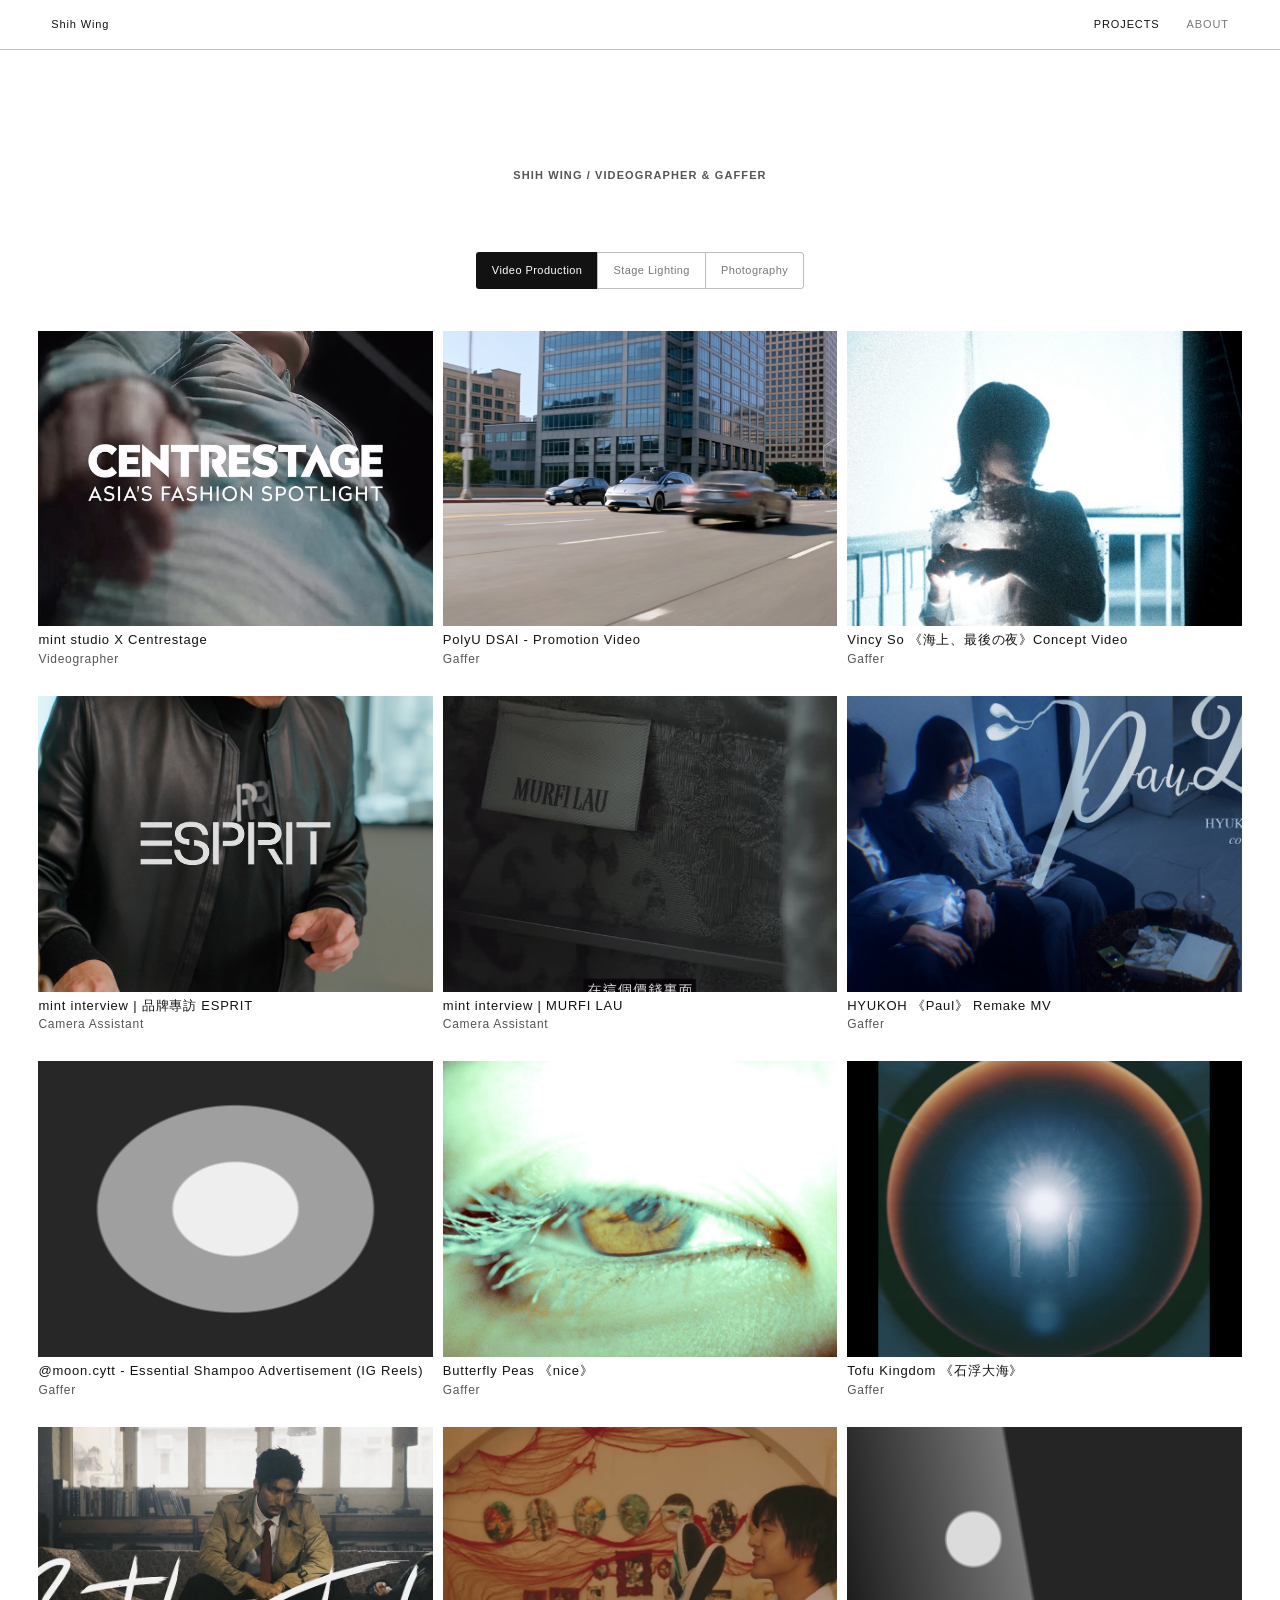
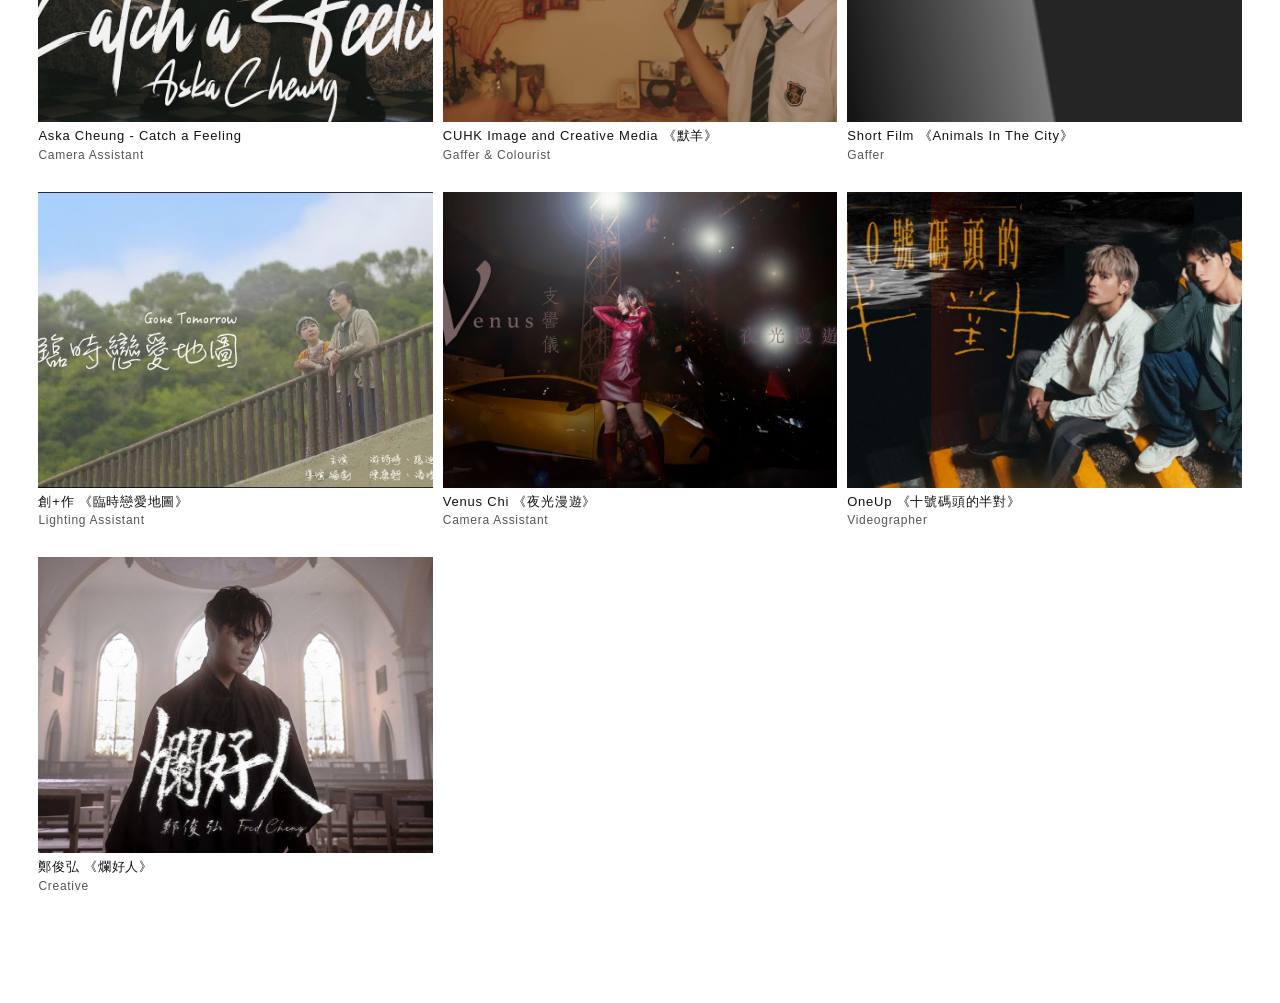
==== commit df3572f4: "update 1010_2" ====
--- a/index.html
+++ b/index.html
@@ -5,8 +5,8 @@
   <meta name="viewport" content="width=device-width, initial-scale=1.0">
   <meta name="description" content="Selected work by Shih Wing, Videographer and Gaffer.">
   <title>Shih Wing — Videographer / Gaffer</title>
-  <link rel="stylesheet" href="styles.css?v=20261010i">
-  <script src="script.js?v=20261010g" defer></script>
+  <link rel="stylesheet" href="styles.css?v=20261010k">
+  <script src="script.js?v=20261010k" defer></script>
 </head>
 <body>
   <header class="site-header">
@@ -21,6 +21,12 @@
     <section class="intro" aria-labelledby="page-title">
       <p class="eyebrow">Shih Wing / Videographer &amp; Gaffer</p>
     </section>
+
+    <nav class="project-categories" aria-label="Project categories">
+      <button class="project-category is-active" type="button" data-category="Video Production" aria-pressed="true">Video Production</button>
+      <button class="project-category" type="button" data-category="Stage Lighting" aria-pressed="false">Stage Lighting</button>
+      <button class="project-category" type="button" data-category="Photography" aria-pressed="false">Photography</button>
+    </nav>
 
     <section class="project-grid" id="project-grid" aria-label="Previous projects">
       <a class="project-card" href="project.html?project=esprit-brand-interview"><span class="project-art art-soft-focus" role="img" aria-label="Placeholder cover for mint interview 品牌專訪 ESPRIT"></span><span class="project-meta"><strong>品牌專訪 ESPRIT</strong><small class="project-group">mint interview</small><small class="project-role">Camera Assistant</small></span></a>
--- a/styles.css
+++ b/styles.css
@@ -35,6 +35,13 @@
 h1 em { font-style: normal; font-weight: 300; letter-spacing: -.055em; }
 .intro-copy { max-width: 300px; margin: 40px 0 0; color: var(--muted); font-size: 14px; }
 .intro .eyebrow { text-align: center; }
+.project-categories { justify-content: center; gap: 0; margin: -5vh 0 42px; text-transform: none; }
+.project-category { padding: 9px 15px; border: 1px solid var(--line); border-right: 0; background: transparent; color: #777; font: inherit; font-size: 11px; font-weight: 400; letter-spacing: .04em; text-transform: none; cursor: pointer; transition: color .2s ease, background .2s ease; }
+.project-category:first-child { border-radius: 3px 0 0 3px; }
+.project-category:last-child { border-right: 1px solid var(--line); border-radius: 0 3px 3px 0; }
+.project-category:hover, .project-category:focus-visible { color: var(--foreground); }
+.project-category.is-active { background: var(--foreground); color: var(--background); }
+.project-category.is-active:hover { color: var(--background); }
 .project-grid { display: grid; grid-template-columns: repeat(3, minmax(0, 1fr)); gap: 28px 10px; align-items: start; padding-bottom: 12vh; }
 .project-card { display: block; }
 .project-art { display: block; position: relative; overflow: hidden; background: var(--surface); aspect-ratio: 4 / 3; filter: grayscale(1); transition: transform .5s cubic-bezier(.2,.7,.2,1), filter .5s ease; }
@@ -75,8 +82,12 @@
 .project-position { margin: 12px 0 0; font-size: 17px; font-weight: 300; letter-spacing: .06em; line-height: 1.5; }
 .project-heading p:last-child { max-width: 390px; margin: 35px 0 0; color: var(--muted); font-size: 14px; font-weight: 300; }
 .project-feature { position: relative; display: block; width: 100%; aspect-ratio: 16 / 8; }
+.project-feature.has-gallery { width: min(100%, 560px); margin-inline: auto; aspect-ratio: 2 / 3; overflow: hidden; }
+.project-feature.has-gallery .project-art img { object-fit: contain; }
 .project-feature.is-youtube { aspect-ratio: 16 / 9; }
 .media-link { display: block; width: 100%; height: 100%; }
+.project-feature, .project-feature .media-link, .project-feature .project-art, .project-feature img { border: 0; outline: 0; box-shadow: none; }
+.project-feature .media-link:focus-visible { outline: 0; }
 .media-link[hidden], .project-feature video[hidden] { display: none; }
 .project-feature .project-art { width: 100%; height: 100%; aspect-ratio: auto; background-position: center; background-size: cover; }
 .project-feature .project-art { filter: none; }
@@ -107,4 +118,5 @@
 .project-link[hidden] { display: none; }
 @media (prefers-color-scheme: dark) { body { background: var(--dark-background); color: var(--dark-foreground); } .site-header, .site-footer, .details-list, .details-list div, .project-details { border-color: var(--dark-line); } .site-header { background: color-mix(in srgb, var(--dark-background) 92%, transparent); } .site-footer, .site-footer a, .project-meta small, .eyebrow, .intro-copy, .about-copy p, .details-list dt, .back-link, .project-heading p:last-child { color: var(--dark-muted); } nav a { color: #777; } nav a:hover, nav .active { color: var(--dark-foreground); } .about-copy .lede { color: var(--dark-foreground); } .about-placeholder { background: var(--dark-foreground); color: var(--dark-background); } .project-art { background-color: var(--dark-surface); } }
 @media (max-width: 700px) { .site-header, .site-footer { padding: 12px 5vw; } nav { gap: 14px; } main { width: 90vw; } .intro { padding: 18vh 0 15vh; } .intro-copy { margin-top: 30px; } .project-grid { grid-template-columns: 1fr; gap: 28px; } .project-art { aspect-ratio: 4 / 3; } .about-page, .project-page { padding-top: 9vh; } .about-hero { padding-bottom: 9vh; } .about-content { grid-template-columns: 1fr; gap: 40px; } .about-placeholder { width: 78%; } .site-footer { align-items: flex-start; gap: 15px; flex-direction: column; margin-top: 75px; } .back-link { margin-bottom: 55px; } .project-feature { aspect-ratio: 4 / 3; } .project-feature.is-instagram { width: 100%; height: min(82vh, 820px); min-height: 620px; aspect-ratio: auto; } .project-details { justify-content: space-between; gap: 15px; } }
+@media (max-width: 380px) { .project-categories { gap: 0; } .project-category { padding-inline: 7px; font-size: 9px; } }
 @media (max-width: 700px) { .project-feature.is-instagram { height: min(90vh, 860px); min-height: 740px; } }
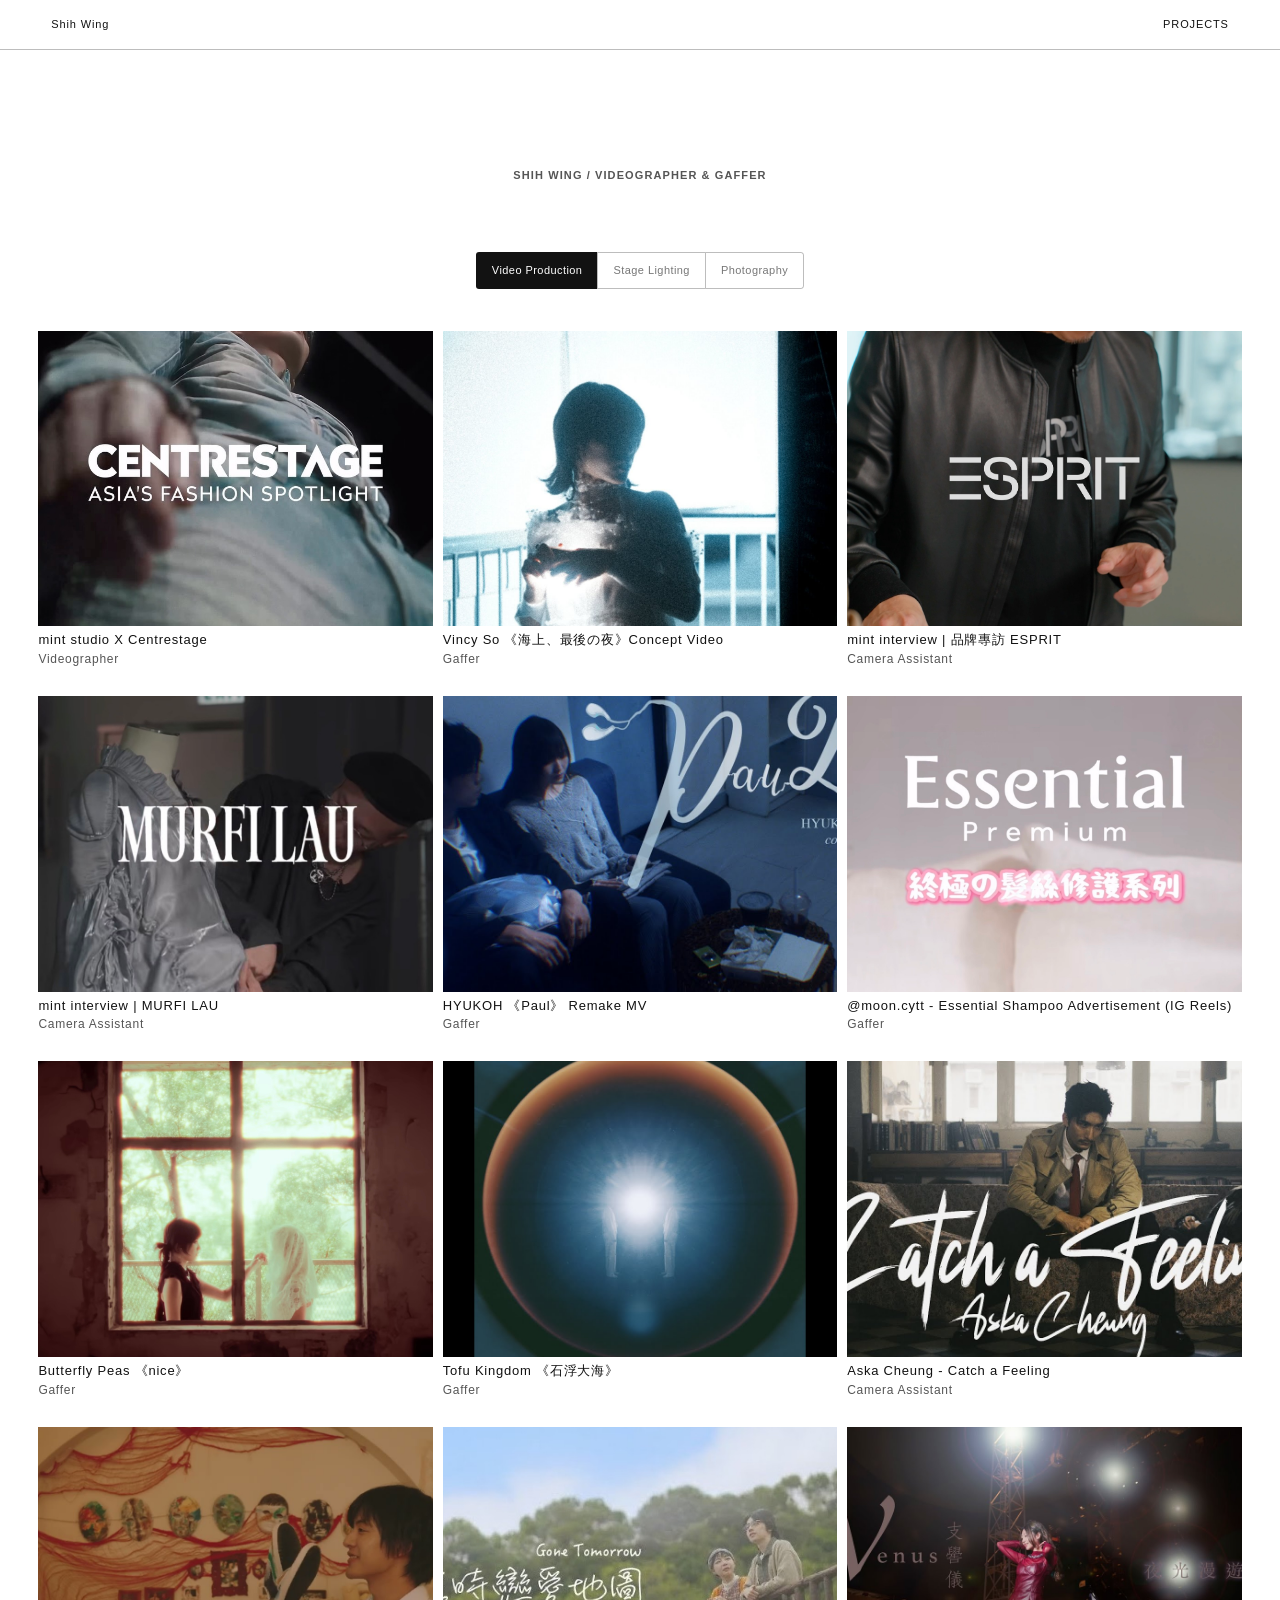
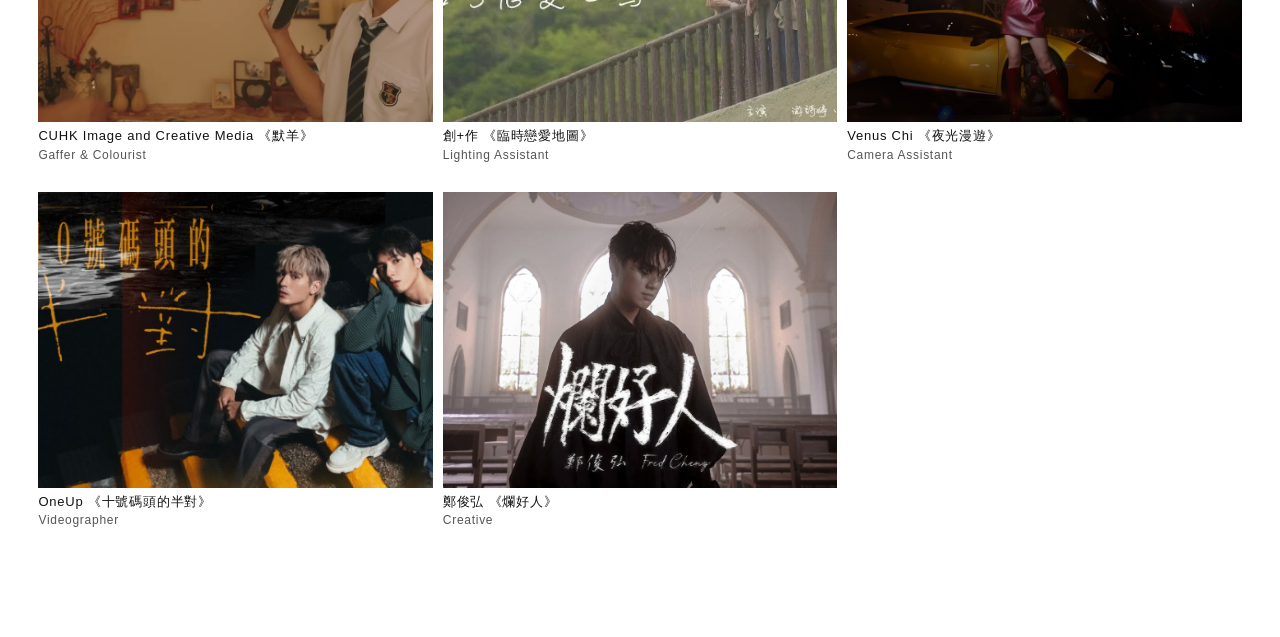
==== commit 70751d9c: "update 1012 v2" ====
--- a/index.html
+++ b/index.html
@@ -13,7 +13,7 @@
     <a class="wordmark" href="index.html">Shih Wing</a>
     <nav aria-label="Main navigation">
       <a class="active" href="index.html">Projects</a>
-      <a href="about.html">About</a>
+
     </nav>
   </header>
 
--- a/styles.css
+++ b/styles.css
@@ -51,11 +51,11 @@
 .project-art::after { content: ''; position: absolute; inset: 16px; border: 1px solid rgba(255,255,255,.35); mix-blend-mode: overlay; }
 .project-card .project-art::after { display: none; }
 .project-card:hover .project-art { transform: scale(.985); filter: grayscale(0); }
-.art-afterlight { background: radial-gradient(ellipse at 70% 38%, #fafafa 0 7%, transparent 8%), linear-gradient(125deg, #202020 0 41%, #646464 42% 53%, #dadada 54%); }
-.art-still-water { background: linear-gradient(165deg, #bdbdbd 0 48%, #282828 49% 63%, #ecebe7 64%); }
-.art-night-shift { background: radial-gradient(circle at 32% 38%, #dedbd3 0 8%, transparent 9%), linear-gradient(80deg, #121212, #787878 46%, #252525 47%); }
-.art-soft-focus { background: radial-gradient(ellipse at center, #efeee9 0 22%, #a09f9a 23% 49%, #272727 50%); }
-.art-second-take { background: linear-gradient(28deg, #161616 0 42%, #bebdb7 43% 60%, #f0efeb 61%); }
+.art-afterlight { background-color: var(--dark-surface) }
+.art-still-water { background-color: var(--dark-surface) }
+.art-night-shift { background-color: var(--dark-surface) }
+.art-soft-focus { background-color: var(--dark-surface) }
+.art-second-take { background-color: var(--dark-surface) }
 .project-meta { display: block; padding-top: 6px; font-size: 13px; line-height: 1.2; }
 .project-meta strong { display: block; font-weight: 400; letter-spacing: .06em; }
 .project-meta small { display: block; color: var(--muted); font-size: 11px; font-weight: 400; letter-spacing: .06em; text-transform: none; }
@@ -76,7 +76,7 @@
 .contact-links a { border-bottom: 1px solid currentColor; }
 .back-link { display: inline-block; margin-bottom: 80px; color: var(--muted); font-size: 11px; font-weight: 400; letter-spacing: .04em; text-transform: uppercase; }
 .project-page .back-link { letter-spacing: .08em; }
-.project-heading { max-width: 730px; margin-bottom: 60px; letter-spacing: .08em; }
+.project-heading { max-width: 1000px; margin-bottom: 60px; letter-spacing: .08em; }
 .project-page h1 { font-size: clamp(22px, 3vw, 42px); }
 .project-heading h1 { letter-spacing: .08em; }
 .project-position { margin: 12px 0 0; font-size: 17px; font-weight: 300; letter-spacing: .06em; line-height: 1.5; }
